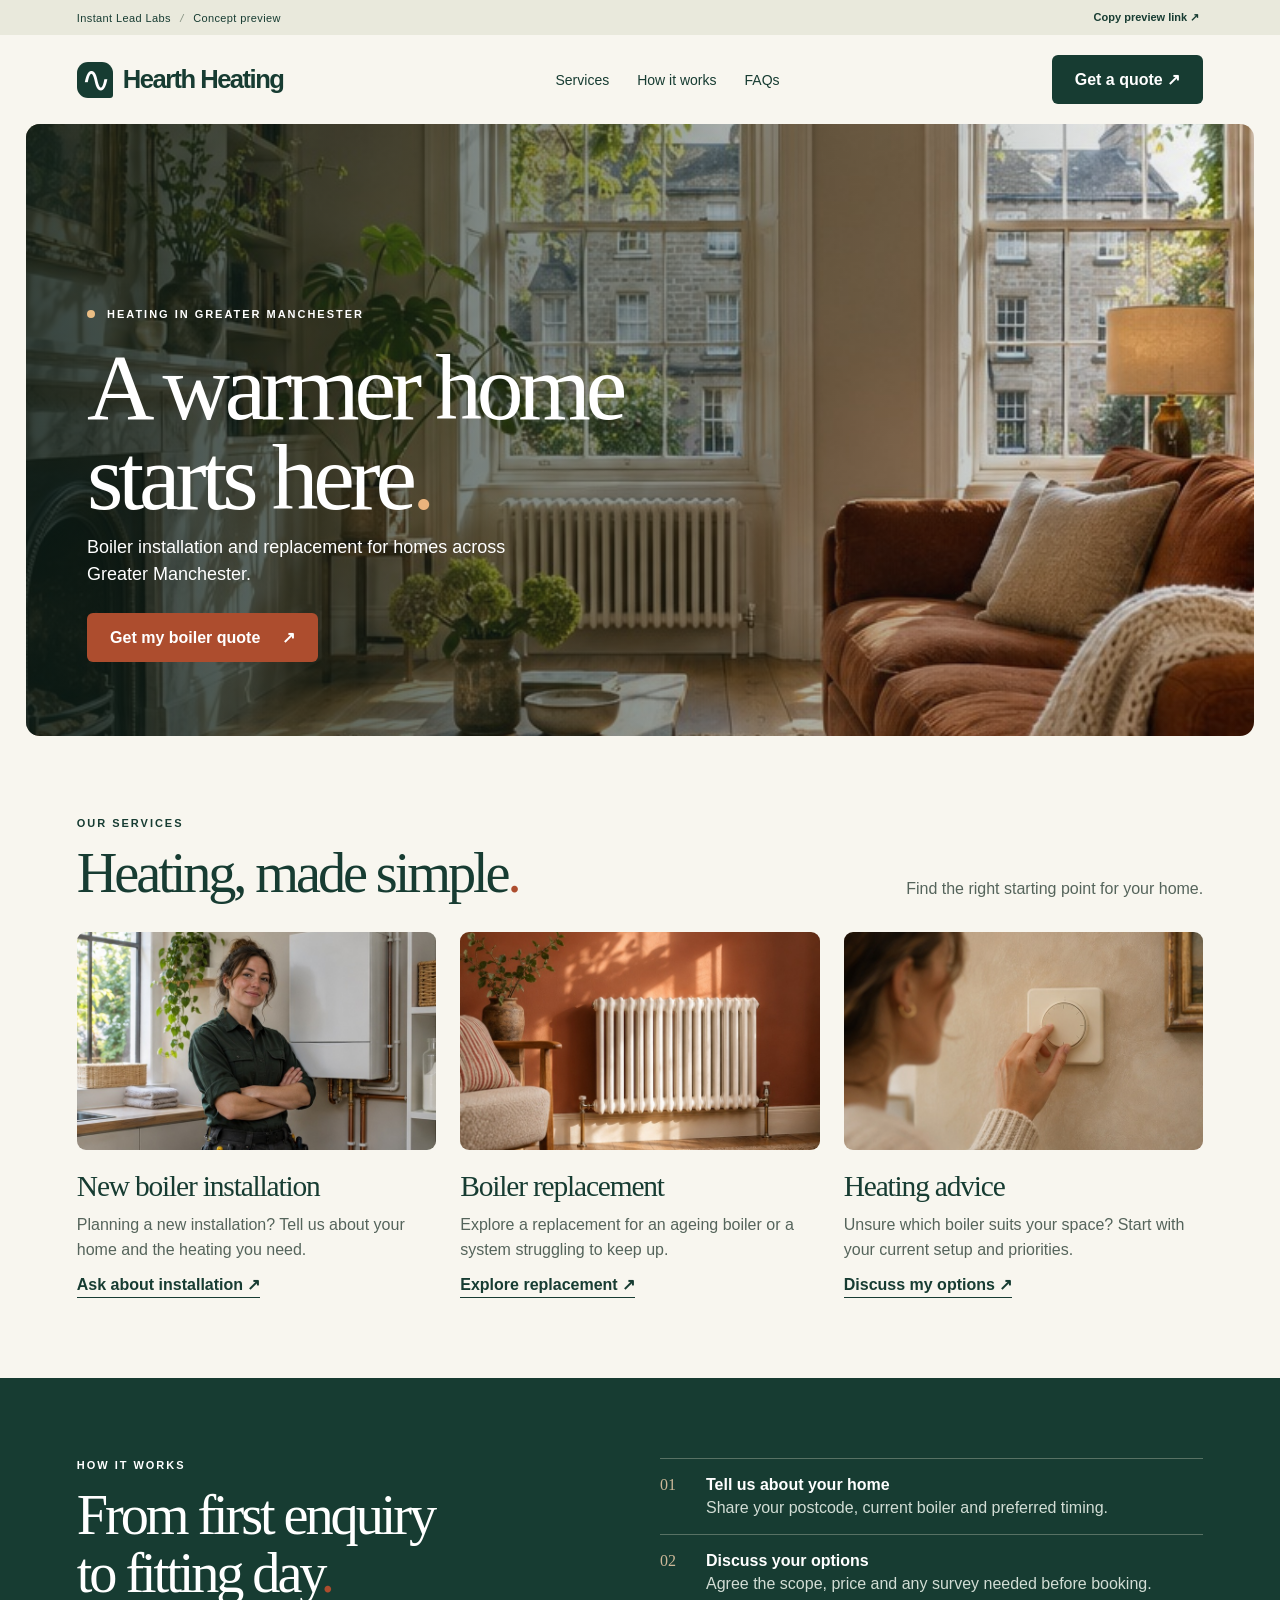
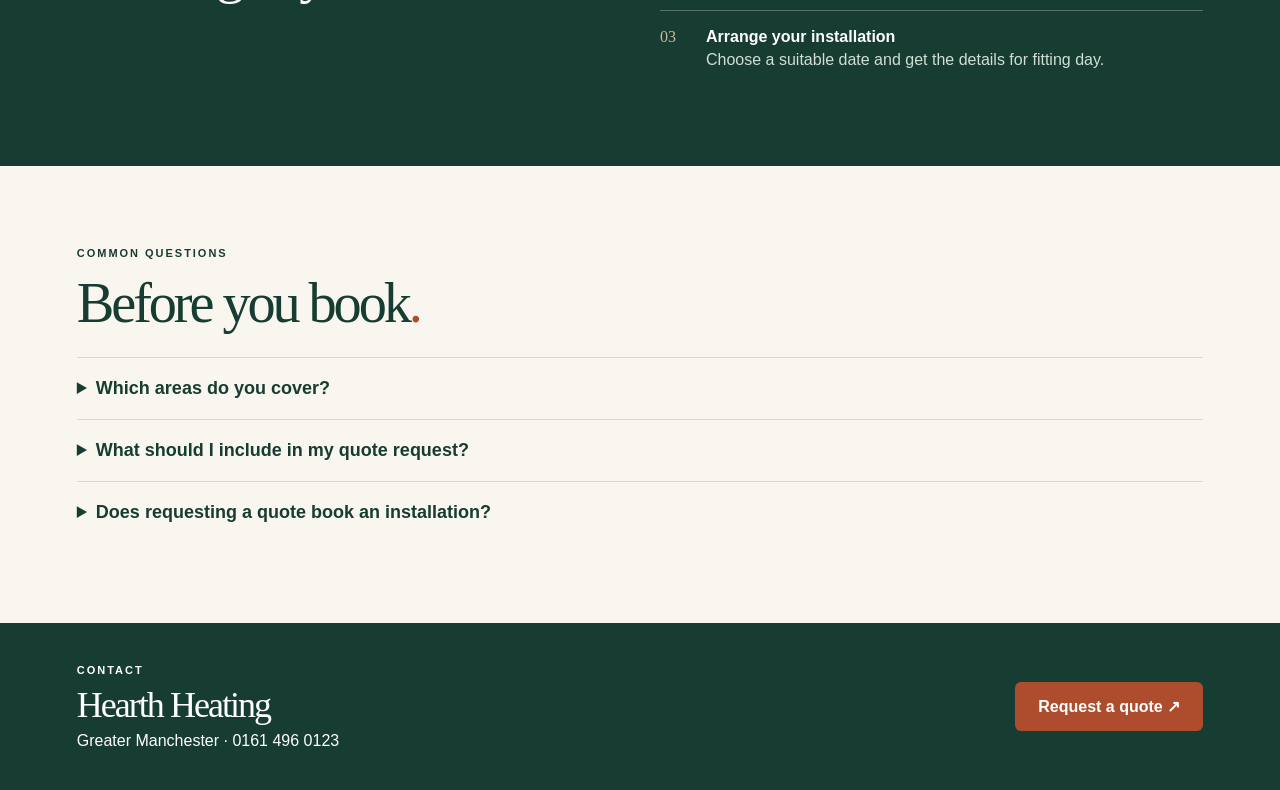
==== preview.html @ 047731fa "Build personalised UK heating website preview studio" ====
<!doctype html><html lang="en-GB"><head><meta charset="utf-8"><meta name="viewport" content="width=device-width,initial-scale=1"><meta name="robots" content="noindex,nofollow"><title>Hearth Heating · Boiler installation</title><link rel="stylesheet" href="/style.css"><script type="module" src="/preview.js"></script></head><body>
<div class="concept"><span>Instant Lead Labs <i>/</i> Concept preview</span><button id="copy">Copy preview link ↗</button></div>
<header class="sitehead"><a href="#home" class="wordmark"><span class="mark" id="mark">∿</span><img id="logo" hidden alt=""><span data-name>Hearth Heating</span></a><nav><a href="#services">Services</a><a href="#process">How it works</a><a href="#questions">FAQs</a></nav><button class="btn dark" data-quote>Get a quote ↗</button></header>
<main id="home"><section class="hero"><img src="/assets/home.jpg" alt="Sunlight falling across a warm British living room"><div class="hcopy"><p class="eyebrow"><span class="dot"></span> HEATING IN <span data-area>Greater Manchester</span></p><h1>A warmer home<br>starts here<span>.</span></h1><p id="pitch">Boiler installation and replacement for homes across <span data-area>Greater Manchester</span>.</p><button class="btn" data-quote>Get my boiler quote <b>↗</b></button></div></section>
<section class="services wrap" id="services"><p class="eyebrow">OUR SERVICES</p><div class="titleline"><h2>Heating, made simple<span>.</span></h2><p>Find the right starting point for your home.</p></div><div class="cards">
<article><img src="/assets/engineer.jpg" alt="Heating engineer beside a wall-mounted boiler" loading="lazy"><h3>New boiler installation</h3><p>Planning a new installation? Tell us about your home and the heating you need.</p><button data-quote="New installation">Ask about installation ↗</button></article>
<article><img src="/assets/radiator.jpg" alt="White column radiator against a warm terracotta wall" loading="lazy"><h3>Boiler replacement</h3><p>Explore a replacement for an ageing boiler or a system struggling to keep up.</p><button data-quote="Boiler replacement">Explore replacement ↗</button></article>
<article><img src="/assets/control.jpg" alt="Homeowner adjusting a wall thermostat" loading="lazy"><h3>Heating advice</h3><p>Unsure which boiler suits your space? Start with your current setup and priorities.</p><button data-quote="Advice">Discuss my options ↗</button></article></div></section>
<section class="process" id="process"><div class="wrap processgrid"><div><p class="eyebrow">HOW IT WORKS</p><h2>From first enquiry<br>to fitting day<span>.</span></h2></div><ol><li><strong>Tell us about your home</strong><p>Share your postcode, current boiler and preferred timing.</p></li><li><strong>Discuss your options</strong><p>Agree the scope, price and any survey needed before booking.</p></li><li><strong>Arrange your installation</strong><p>Choose a suitable date and get the details for fitting day.</p></li></ol></div></section>
<section class="wrap faqs" id="questions"><p class="eyebrow">COMMON QUESTIONS</p><h2>Before you book<span>.</span></h2><details><summary>Which areas do you cover?</summary><p>Our service area is <span data-area></span>. Include your postcode so coverage can be confirmed.</p></details><details><summary>What should I include in my quote request?</summary><p>Your postcode, the type of work, and when you would like it done. You can discuss boiler details during the follow-up.</p></details><details><summary>Does requesting a quote book an installation?</summary><p>A quote request starts a conversation. The installation date and price are agreed separately.</p></details></section>
</main><footer><div><p class="eyebrow">CONTACT</p><h2 data-name></h2><span data-area></span> · <span id="phone"></span></div><button class="btn" data-quote>Request a quote ↗</button></footer>
<dialog id="quote"><form id="quoteform"><button class="close" type="button" aria-label="Close">×</button><p class="eyebrow">DEMO QUOTE REQUEST</p><h2>Tell us about your home<span>.</span></h2><label>Type of work<select name="service"><option>New installation</option><option>Boiler replacement</option><option>Advice</option></select></label><label>UK postcode<input name="postcode" required maxlength="10" pattern="[A-Za-z0-9 ]{5,9}" placeholder="e.g. M1 1AA"></label><label>Preferred timing<select><option>As soon as possible</option><option>Within a month</option><option>Planning ahead</option></select></label><label>Contact number<input type="tel" required pattern="[+0-9 ()-]{7,24}" placeholder="Use a sample number"></label><small>This preview demonstrates the form. Details stay in your browser.</small><button class="btn">Try quote request ↗</button></form><div id="success" hidden><p class="eyebrow">DEMO COMPLETE</p><h2>Request previewed<span>.</span></h2><p>On the live site this request would reach the installer. No enquiry has been sent.</p><button class="btn closeok">Back to website</button></div></dialog></body></html>
---- style.css ----
:root{--ink:#173c32;--paper:#f8f6ef;--accent:#ad4d2e;--buttontext:white;--line:#d8d8cb;font-family:"Avenir Next",Avenir,"Segoe UI",sans-serif;color:var(--ink);background:var(--paper);scroll-behavior:smooth}*{box-sizing:border-box}body{margin:0}a{color:inherit;text-decoration:none}button,input,select{font:inherit}button,summary{cursor:pointer}button{color:inherit}a:focus-visible,button:focus-visible,summary:focus-visible{outline:3px solid #ec9963;outline-offset:4px}h1,h2,h3,p{margin:0}h1,h2,h3{letter-spacing:-.055em;line-height:1.03}h1,h2{font-family:Georgia,"Times New Roman",serif;font-weight:normal}h1 span,h2 span{color:var(--accent)}.eyebrow{font:650 11px/1.45 "Avenir Next",sans-serif;letter-spacing:.18em;text-transform:uppercase}.btn{border:0;display:inline-flex;align-items:center;justify-content:center;gap:22px;padding:15px 23px;border-radius:6px;font-weight:650;background:var(--accent);color:var(--buttontext)}.btn:hover{filter:brightness(.92)}.btn.dark,.mark{background:var(--ink);color:white}.wordmark{display:flex;align-items:center;gap:10px;font-size:clamp(17px,2vw,27px);font-weight:680;letter-spacing:-.06em;overflow-wrap:anywhere}.mark{display:inline-grid;place-items:center;width:36px;height:36px;border-radius:11px 11px 3px 11px;font:36px/1 Georgia;flex-shrink:0}.sitehead,.studiohead,.concept,footer{display:flex;align-items:center;justify-content:space-between;padding:20px 6vw;gap:20px}.sitehead nav{display:flex;gap:28px;font-size:14px}.wordmark img{object-fit:contain;width:42px;height:42px}.concept{padding-block:7px;background:#e9e9dc;font-size:11px;letter-spacing:.035em}.concept i{margin:0 6px;color:#838f80}.concept button,.cards button{border:0;background:none;font-weight:650;padding:4px}.hero{margin:0 2vw;min-height:clamp(490px,68vh,730px);display:grid;position:relative;isolation:isolate;border-radius:14px;overflow:hidden;align-items:end;color:white}.hero>img,.sample>img{position:absolute;inset:0;width:100%;height:100%;object-fit:cover;z-index:-2}.hero:before,.sample:before{content:"";position:absolute;inset:0;background:linear-gradient(84deg,rgba(12,28,22,.85),rgba(12,28,22,.4) 55%,transparent);z-index:-1}.hcopy{padding:6% 5%}.hcopy h1{font-size:clamp(62px,7.3vw,118px);margin:20px 0 12px;line-height:.96}.hcopy h1 span{color:#eab37d}.hcopy>p:not(.eyebrow){max-width:460px;font-size:18px;line-height:1.5;margin-bottom:25px}.dot{display:inline-block;width:8px;height:8px;border-radius:50%;background:#eabd84;margin-right:7px}.wrap{max-width:1500px;padding:80px 6vw;margin:auto}h2{font-size:clamp(40px,4.4vw,70px)}.titleline{display:flex;align-items:end;justify-content:space-between;gap:20px;margin:12px 0 30px}.titleline p,.cards p,.intro>p:last-child,.batch p,.faqs details p{color:#55645b;line-height:1.6}.cards{display:grid;grid-template-columns:repeat(3,1fr);gap:24px}.cards img{width:100%;aspect-ratio:1.65;object-fit:cover;border-radius:9px}.cards h3{font:normal clamp(23px,2.3vw,36px)/1.12 Georgia;margin:16px 0 9px;letter-spacing:-.04em}.cards button{margin-top:12px;padding:0 0 3px;border-bottom:1px solid}.process,footer{background:var(--ink);color:#fff}.processgrid{display:grid;grid-template-columns:1fr 1fr;gap:40px}.process h2,.faqs h2{margin:12px 0 25px}.process ol{margin:0;padding:0;list-style:none;counter-reset:s}.process li{counter-increment:s;padding:17px 0 17px 46px;border-top:1px solid #587164;position:relative}.process li:before{content:"0" counter(s);position:absolute;left:0;color:#cdb899;font-family:Georgia}.process li p{color:#d2ddd5;margin-top:5px}.faqs details{border-top:1px solid var(--line);padding:20px 0}.faqs summary{font-size:18px;font-weight:600}.faqs details p{margin-top:12px}footer{padding-block:40px}footer h2{font-size:36px;margin:8px 0}.studiohead{border-bottom:1px solid var(--line)}.studiohead>span{font-size:13px}.workbench{margin:auto;max-width:1320px;padding:55px 6vw 75px}.intro h1{font-size:clamp(55px,6vw,90px);margin:10px 0}.workspace{display:grid;grid-template-columns:1.12fr 1fr;gap:30px;margin-top:34px;align-items:start}.panel,dialog{border:1px solid var(--line);background:#fffdf8;border-radius:14px;padding:30px}.panel h2,dialog h2{font-size:35px}.panel label,dialog label{display:block;font-weight:600;font-size:13px;margin:17px 0}.panel label small{float:right;font-weight:400}.pair,.brandrow{display:flex;gap:16px}.pair>*{width:50%}.brandrow{align-items:center}.brandrow small,small{color:#627065}.panel input,dialog input,select{display:block;width:100%;min-width:0;margin-top:7px;border:1px solid #bfc7bd;border-radius:6px;background:#fff;padding:11px;color:var(--ink)}.panel input[type=color]{width:64px;height:38px;padding:3px}.sample{min-height:320px;position:relative;isolation:isolate;overflow:hidden;display:flex;align-items:end;border-radius:14px;color:white;padding:30px}.sample h2{margin:8px 0 14px}.batch{margin-top:18px}.batch summary{display:flex;justify-content:space-between;font-weight:650}.batch p,.batch a{margin:10px 0}.batch a{text-decoration:underline}dialog{width:min(94vw,460px);color:var(--ink);max-height:90dvh}dialog::backdrop{background:#12281fcc}.close{float:right;background:transparent;border:0;font-size:25px}.closeok,dialog .btn{margin-top:16px}dialog h2{margin-top:10px}#success p{margin-top:16px}[hidden]{display:none!important}@media(max-width:760px){.sitehead nav{display:none}.sitehead,.studiohead{padding:14px 5vw}.sitehead .btn{font-size:13px;padding:11px 14px;white-space:nowrap}.hero{min-height:510px;margin:0 12px}.hero:before{background:linear-gradient(0deg,#10271fea,rgba(15,31,23,.5) 65%,transparent)}.hcopy{padding:28px 22px}.hcopy h1{font-size:clamp(52px,12vw,78px)}.titleline,footer{align-items:start;flex-direction:column}.wrap{padding:52px 6vw}.cards,.workspace,.processgrid{grid-template-columns:1fr}.cards{gap:32px}.workbench{padding:32px 5vw}.workspace{gap:18px}.panel{padding:22px}.sample{min-height:240px}.pair{display:block}.pair>*{width:100%}.concept{padding-inline:5vw}.processgrid{gap:6px}.titleline{align-items:start}.brandrow{gap:12px}.hero>img{object-position:60% center}}@media(prefers-reduced-motion:reduce){:root{scroll-behavior:auto}}
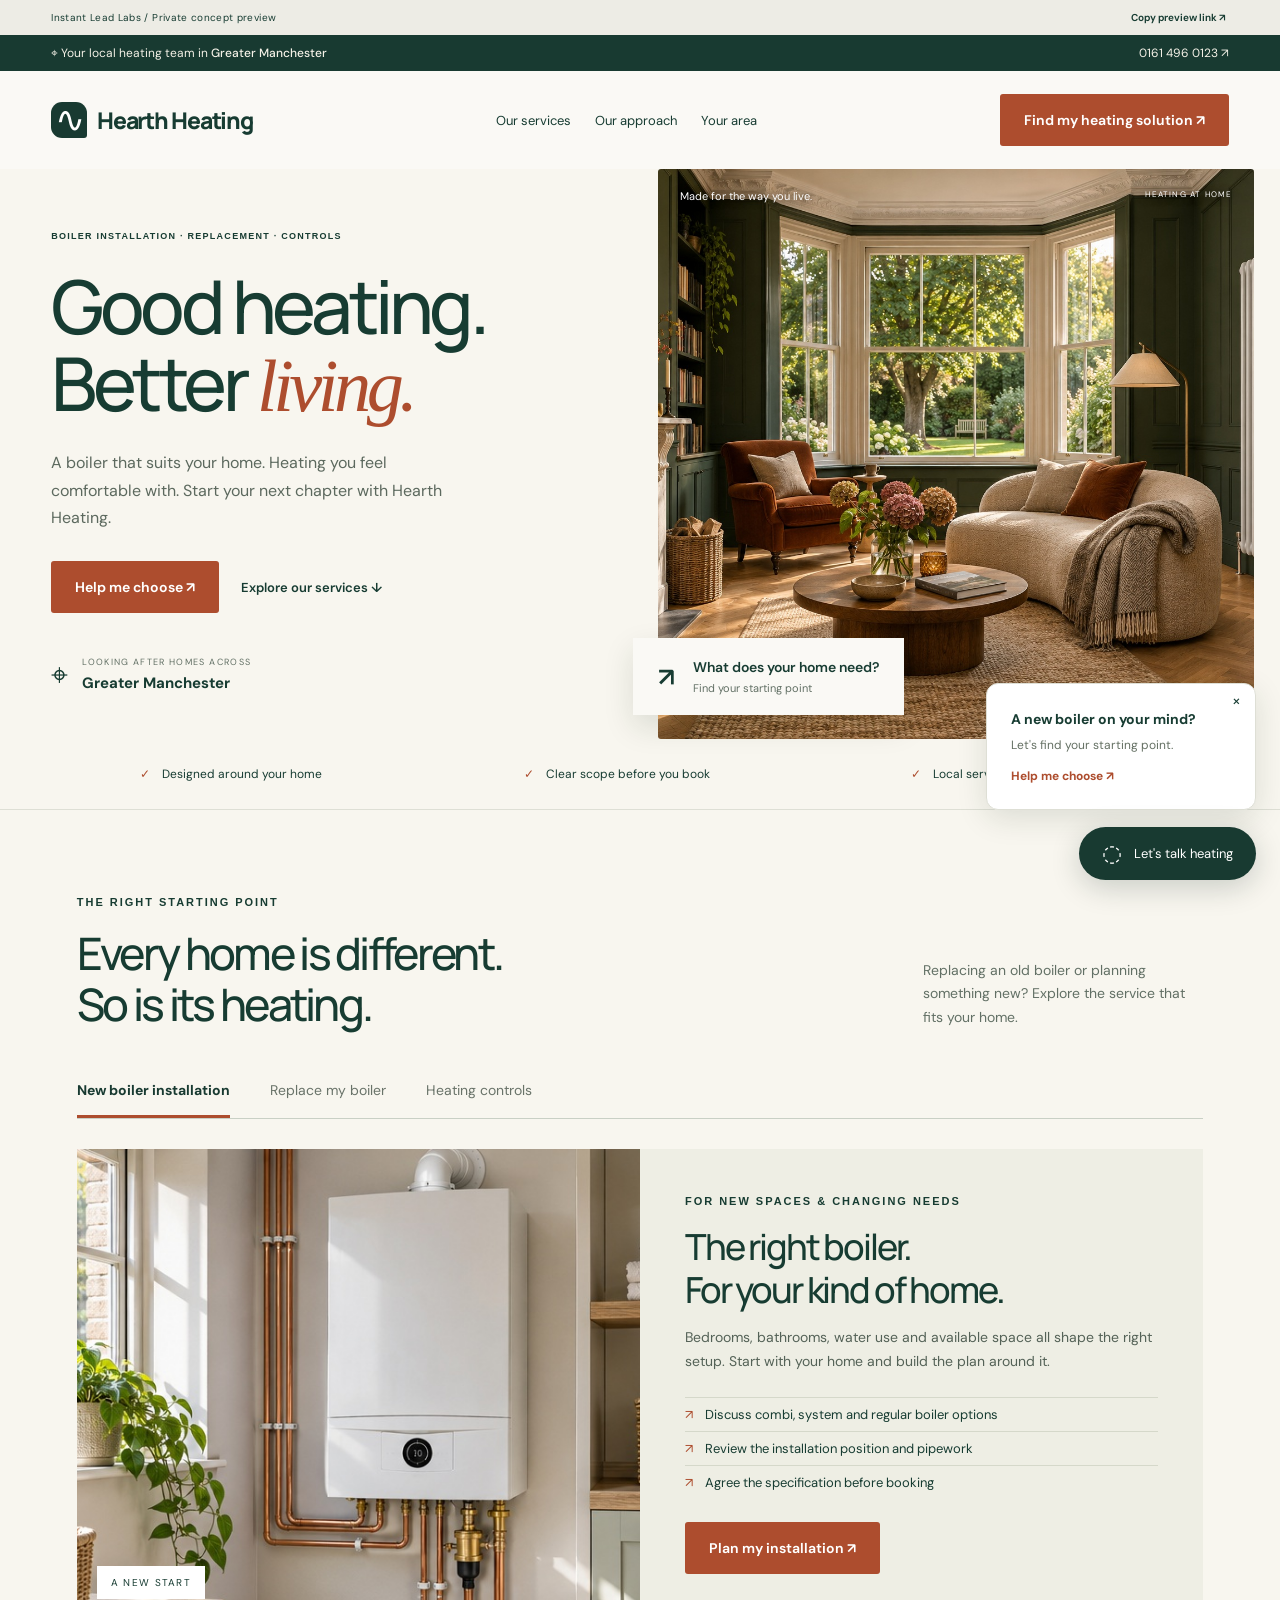
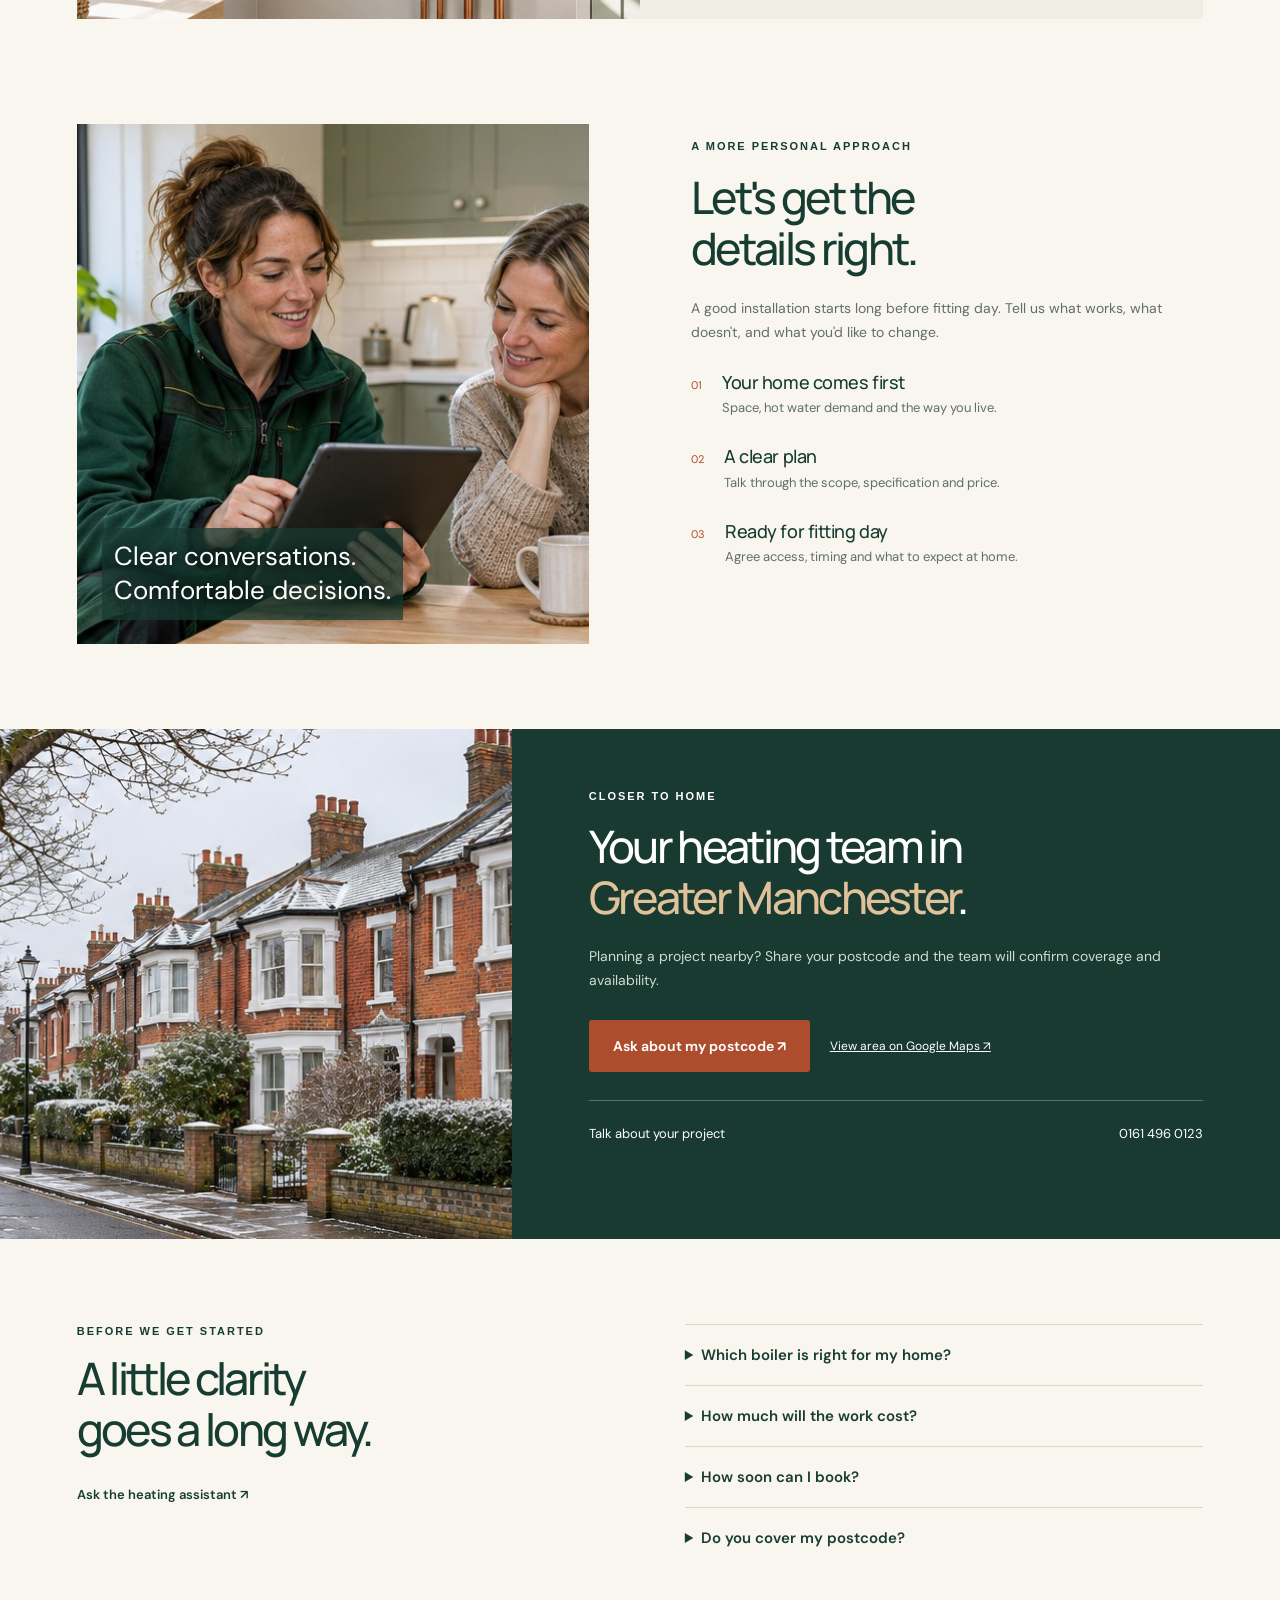
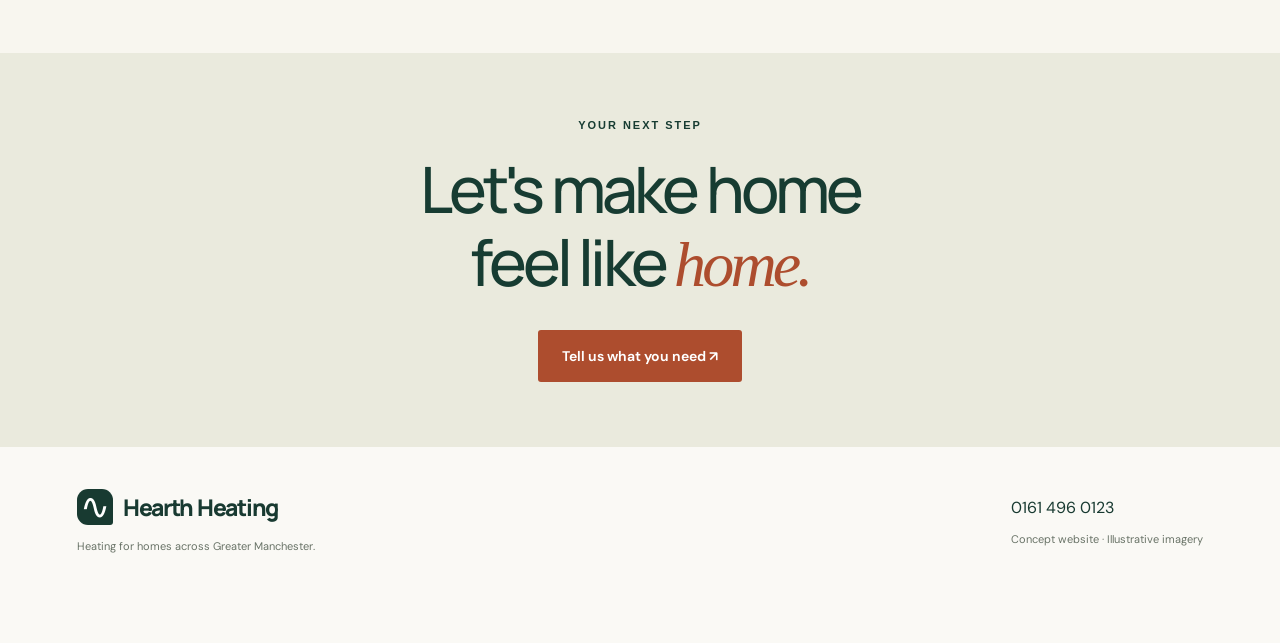
==== commit bd5d33cc: "Redesign heating preview with service explorer, location and WhatsApp assistant" ====
--- a/preview.html
+++ b/preview.html
@@ -1,12 +1,74 @@
-<!doctype html><html lang="en-GB"><head><meta charset="utf-8"><meta name="viewport" content="width=device-width,initial-scale=1"><meta name="robots" content="noindex,nofollow"><title>Hearth Heating · Boiler installation</title><link rel="stylesheet" href="/style.css"><script type="module" src="/preview.js"></script></head><body>
-<div class="concept"><span>Instant Lead Labs <i>/</i> Concept preview</span><button id="copy">Copy preview link ↗</button></div>
-<header class="sitehead"><a href="#home" class="wordmark"><span class="mark" id="mark">∿</span><img id="logo" hidden alt=""><span data-name>Hearth Heating</span></a><nav><a href="#services">Services</a><a href="#process">How it works</a><a href="#questions">FAQs</a></nav><button class="btn dark" data-quote>Get a quote ↗</button></header>
-<main id="home"><section class="hero"><img src="/assets/home.jpg" alt="Sunlight falling across a warm British living room"><div class="hcopy"><p class="eyebrow"><span class="dot"></span> HEATING IN <span data-area>Greater Manchester</span></p><h1>A warmer home<br>starts here<span>.</span></h1><p id="pitch">Boiler installation and replacement for homes across <span data-area>Greater Manchester</span>.</p><button class="btn" data-quote>Get my boiler quote <b>↗</b></button></div></section>
-<section class="services wrap" id="services"><p class="eyebrow">OUR SERVICES</p><div class="titleline"><h2>Heating, made simple<span>.</span></h2><p>Find the right starting point for your home.</p></div><div class="cards">
-<article><img src="/assets/engineer.jpg" alt="Heating engineer beside a wall-mounted boiler" loading="lazy"><h3>New boiler installation</h3><p>Planning a new installation? Tell us about your home and the heating you need.</p><button data-quote="New installation">Ask about installation ↗</button></article>
-<article><img src="/assets/radiator.jpg" alt="White column radiator against a warm terracotta wall" loading="lazy"><h3>Boiler replacement</h3><p>Explore a replacement for an ageing boiler or a system struggling to keep up.</p><button data-quote="Boiler replacement">Explore replacement ↗</button></article>
-<article><img src="/assets/control.jpg" alt="Homeowner adjusting a wall thermostat" loading="lazy"><h3>Heating advice</h3><p>Unsure which boiler suits your space? Start with your current setup and priorities.</p><button data-quote="Advice">Discuss my options ↗</button></article></div></section>
-<section class="process" id="process"><div class="wrap processgrid"><div><p class="eyebrow">HOW IT WORKS</p><h2>From first enquiry<br>to fitting day<span>.</span></h2></div><ol><li><strong>Tell us about your home</strong><p>Share your postcode, current boiler and preferred timing.</p></li><li><strong>Discuss your options</strong><p>Agree the scope, price and any survey needed before booking.</p></li><li><strong>Arrange your installation</strong><p>Choose a suitable date and get the details for fitting day.</p></li></ol></div></section>
-<section class="wrap faqs" id="questions"><p class="eyebrow">COMMON QUESTIONS</p><h2>Before you book<span>.</span></h2><details><summary>Which areas do you cover?</summary><p>Our service area is <span data-area></span>. Include your postcode so coverage can be confirmed.</p></details><details><summary>What should I include in my quote request?</summary><p>Your postcode, the type of work, and when you would like it done. You can discuss boiler details during the follow-up.</p></details><details><summary>Does requesting a quote book an installation?</summary><p>A quote request starts a conversation. The installation date and price are agreed separately.</p></details></section>
-</main><footer><div><p class="eyebrow">CONTACT</p><h2 data-name></h2><span data-area></span> · <span id="phone"></span></div><button class="btn" data-quote>Request a quote ↗</button></footer>
-<dialog id="quote"><form id="quoteform"><button class="close" type="button" aria-label="Close">×</button><p class="eyebrow">DEMO QUOTE REQUEST</p><h2>Tell us about your home<span>.</span></h2><label>Type of work<select name="service"><option>New installation</option><option>Boiler replacement</option><option>Advice</option></select></label><label>UK postcode<input name="postcode" required maxlength="10" pattern="[A-Za-z0-9 ]{5,9}" placeholder="e.g. M1 1AA"></label><label>Preferred timing<select><option>As soon as possible</option><option>Within a month</option><option>Planning ahead</option></select></label><label>Contact number<input type="tel" required pattern="[+0-9 ()-]{7,24}" placeholder="Use a sample number"></label><small>This preview demonstrates the form. Details stay in your browser.</small><button class="btn">Try quote request ↗</button></form><div id="success" hidden><p class="eyebrow">DEMO COMPLETE</p><h2>Request previewed<span>.</span></h2><p>On the live site this request would reach the installer. No enquiry has been sent.</p><button class="btn closeok">Back to website</button></div></dialog></body></html>
+<!doctype html>
+<html lang="en-GB">
+<head>
+  <meta charset="utf-8">
+  <meta name="viewport" content="width=device-width,initial-scale=1">
+  <meta name="robots" content="noindex,nofollow">
+  <meta name="theme-color" content="#183b32">
+  <title>Hearth Heating · Local heating specialists</title>
+  <link rel="preconnect" href="https://fonts.googleapis.com">
+  <link rel="stylesheet" href="https://fonts.googleapis.com/css2?family=DM+Sans:wght@400;500;600;700&family=Manrope:wght@400;500;600;700;800&display=swap">
+  <link rel="stylesheet" href="/style.css">
+  <link rel="stylesheet" href="/premium.css">
+  <script type="module" src="/preview.js"></script>
+</head>
+<body class="premium">
+  <div class="concept"><span>Instant Lead Labs / Private concept preview</span><button id="copy">Copy preview link ↗</button></div>
+  <div class="localbar"><span>⌖ Your local heating team in <strong data-area></strong></span><a data-call><span data-phone></span> ↗</a></div>
+  <header class="sitehead">
+    <a href="#home" class="wordmark"><span class="mark" id="mark">∿</span><img id="logo" hidden alt=""><span data-name></span></a>
+    <nav><a href="#services">Our services</a><a href="#approach">Our approach</a><a href="#location">Your area</a></nav>
+    <button class="btn" data-start>Find my heating solution ↗</button>
+  </header>
+  <main id="home">
+    <section class="editorial-hero">
+      <div class="hero-copy">
+        <p class="eyebrow">BOILER INSTALLATION · REPLACEMENT · CONTROLS</p>
+        <h1>Good heating.<br>Better <em>living.</em></h1>
+        <p class="hero-description" id="pitch">A boiler that suits your home. Heating you feel comfortable with. Start your next chapter with <span data-name></span>.</p>
+        <div class="hero-actions"><button class="btn" data-start>Help me choose ↗</button><a href="#services" class="textlink">Explore our services ↓</a></div>
+        <div class="hero-location"><span class="location-icon">⌖</span><div><small>LOOKING AFTER HOMES ACROSS</small><strong data-area></strong></div></div>
+      </div>
+      <div class="hero-visual">
+        <img src="/assets/hero-premium.jpg" alt="Sunlit British living room with green panelling and a tall column radiator" fetchpriority="high">
+        <div class="image-caption"><span>Made for the way you live.</span><span>HEATING AT HOME</span></div>
+        <button class="floating-question" data-start><span class="question-icon">↗</span><span>What does your home need?<small>Find your starting point</small></span></button>
+      </div>
+    </section>
+    <div class="benefit-strip"><span>Designed around your home</span><span>Clear scope before you book</span><span>Local service in <b data-area></b></span></div>
+    <section class="wrap service-section" id="services">
+      <div class="section-intro"><div><p class="eyebrow">THE RIGHT STARTING POINT</p><h2>Every home is different.<br>So is its heating.</h2></div><p>Replacing an old boiler or planning something new? Explore the service that fits your home.</p></div>
+      <div class="service-tabs" role="tablist" aria-label="Heating services">
+        <button role="tab" aria-selected="true" id="tab-install" aria-controls="service-panel" data-service="New installation">New boiler installation</button>
+        <button role="tab" aria-selected="false" id="tab-replace" aria-controls="service-panel" data-service="Boiler replacement">Replace my boiler</button>
+        <button role="tab" aria-selected="false" id="tab-controls" aria-controls="service-panel" data-service="Heating controls">Heating controls</button>
+      </div>
+      <div class="service-feature" role="tabpanel" id="service-panel" aria-labelledby="tab-install">
+        <div class="service-image"><img id="service-image" src="/assets/boiler-premium.jpg" alt="White combi boiler with neat copper pipework" loading="lazy"><span id="service-tag">A NEW START</span></div>
+        <div class="service-copy"><p class="eyebrow" id="service-kicker">FOR NEW SPACES & CHANGING NEEDS</p><h3 id="service-title">The right boiler.<br>For your kind of home.</h3><p id="service-description">Bedrooms, bathrooms, water use and available space all shape the right setup. Start with your home and build the plan around it.</p><ul id="service-points"><li>Discuss combi, system and regular boiler options</li><li>Review the installation position and pipework</li><li>Agree the specification before booking</li></ul><button class="btn" id="service-cta">Plan my installation ↗</button></div>
+      </div>
+    </section>
+    <section class="approach wrap" id="approach">
+      <div class="approach-photo"><img src="/assets/team-premium.jpg" alt="Heating engineer and homeowner reviewing a tablet in a kitchen" loading="lazy"><p>Clear conversations.<br>Comfortable decisions.</p></div>
+      <div class="approach-copy"><p class="eyebrow">A MORE PERSONAL APPROACH</p><h2>Let's get the<br>details right.</h2><p>A good installation starts long before fitting day. Tell us what works, what doesn't, and what you'd like to change.</p><div class="detail-row"><span>01</span><div><h3>Your home comes first</h3><p>Space, hot water demand and the way you live.</p></div></div><div class="detail-row"><span>02</span><div><h3>A clear plan</h3><p>Talk through the scope, specification and price.</p></div></div><div class="detail-row"><span>03</span><div><h3>Ready for fitting day</h3><p>Agree access, timing and what to expect at home.</p></div></div></div>
+    </section>
+    <section class="location-section" id="location"><div class="location-photo"><img src="/assets/street-premium.jpg" alt="Traditional British brick homes on a residential street" loading="lazy"></div><div class="location-copy"><p class="eyebrow">CLOSER TO HOME</p><h2>Your heating team in<br><span data-area></span>.</h2><p>Planning a project nearby? Share your postcode and the team will confirm coverage and availability.</p><p class="address-line" id="address-line" hidden></p><div class="location-actions"><button class="btn" data-location>Ask about my postcode ↗</button><a id="map-link" target="_blank" rel="noopener noreferrer">View area on Google Maps ↗</a></div><div class="contact-line"><span>Talk about your project</span><a data-call data-phone></a></div></div></section>
+    <section class="wrap faqs"><div><p class="eyebrow">BEFORE WE GET STARTED</p><h2>A little clarity<br>goes a long way.</h2><button class="textlink" data-start>Ask the heating assistant ↗</button></div><div>
+      <details><summary>Which boiler is right for my home?</summary><p>It depends on your space, existing system and hot water needs. Share those details with the installer to discuss suitable options.</p></details>
+      <details><summary>How much will the work cost?</summary><p>The price depends on the boiler, location and work required. Request an itemised quote for your home before agreeing to an installation.</p></details>
+      <details><summary>How soon can I book?</summary><p>Ask the team about current availability. Your preferred timing is included in the chat enquiry.</p></details>
+      <details><summary>Do you cover my postcode?</summary><p>The service area is <span data-area></span>. Use the assistant to send your postcode for confirmation.</p></details>
+    </div></section>
+    <section class="closing"><p class="eyebrow">YOUR NEXT STEP</p><h2>Let's make home<br>feel like <em>home.</em></h2><button class="btn" data-start>Tell us what you need ↗</button></section>
+  </main>
+  <footer><div><a href="#home" class="wordmark"><span class="mark">∿</span><span data-name></span></a><p>Heating for homes across <span data-area></span>.</p></div><div><a data-call data-phone></a><p>Concept website · Illustrative imagery</p></div></footer>
+  <div class="chat-nudge" id="chat-nudge"><button class="nudge-close" aria-label="Dismiss chat suggestion">×</button><strong>A new boiler on your mind?</strong><p>Let's find your starting point.</p><button data-start>Help me choose ↗</button></div>
+  <button class="chat-launch" id="chat-launch" aria-expanded="false" aria-controls="chat-panel"><span>◌</span> Let's talk heating</button>
+  <section class="chat-panel" id="chat-panel" role="dialog" aria-label="Heating assistant" hidden>
+    <header><div><strong data-name></strong><span>Heating assistant · Guided questions</span></div><button id="chat-close" aria-label="Close assistant">×</button></header>
+    <div class="chat-body" id="chat-body" aria-live="polite"></div>
+    <div class="chat-controls" id="chat-controls"></div>
+    <div class="chat-foot"><button id="chat-restart">Start again</button><span>Details stay here until you send.</span></div>
+  </section>
+</body>
+</html>
--- a/premium.css
+++ b/premium.css
@@ -0,0 +1,81 @@
+.premium{--ink:#183a31;--paper:#faf9f5;font-family:"DM Sans",sans-serif}
+.premium h1,.premium h2,.premium h3{font-family:"Manrope",sans-serif;letter-spacing:-.06em;font-weight:500}
+.premium h1{font-size:clamp(52px,5.8vw,88px);line-height:1.04}
+.premium h2{font-size:clamp(34px,3.5vw,54px);line-height:1.15}
+.premium em{font-family:Georgia,serif;font-weight:400;color:var(--accent)}
+.premium .btn{border-radius:3px;font-size:14px;padding:17px 24px}
+.premium .concept{padding:7px 4vw;font-size:10px;background:#edece5}
+.localbar{padding:10px 4vw;display:flex;justify-content:space-between;background:var(--ink);color:#f4f1e7;font-size:12px;gap:20px}
+.localbar strong{font-weight:500}.localbar a{white-space:nowrap}
+.premium .sitehead{padding:23px 4vw;background:var(--paper);gap:25px}
+.premium .wordmark{font-family:"Manrope",sans-serif;font-size:23px;font-weight:800;letter-spacing:-.055em}
+.premium .sitehead nav{gap:24px;font-size:13px;white-space:nowrap}
+.editorial-hero{display:grid;grid-template-columns:1fr 1.05fr;min-height:570px;padding:0 2vw 0 4vw;gap:3vw}
+.hero-copy{padding:50px 0 34px;display:flex;align-items:start;flex-direction:column;justify-content:center}
+.hero-copy .eyebrow{font-size:9px;letter-spacing:.14em;margin-bottom:24px}
+.hero-description{font-size:16px;line-height:1.7;max-width:420px;color:#5c695e;margin:24px 0 30px}
+.hero-actions{display:flex;align-items:center;gap:22px;flex-wrap:wrap}
+.textlink{background:transparent;border:0;font-size:13px;font-weight:600;padding:6px 0}
+.hero-location{display:flex;gap:14px;align-items:center;margin-top:42px}
+.hero-location small{font-size:9px;letter-spacing:.15em;display:block;margin-bottom:4px}
+.hero-location strong{font-size:15px}.location-icon{font-size:30px}
+.hero-visual{position:relative;min-width:0}
+.hero-visual>img{width:100%;height:100%;position:absolute;object-fit:cover;border-radius:3px}
+.image-caption{position:absolute;top:20px;left:22px;right:22px;display:flex;justify-content:space-between;color:white;text-shadow:0 1px 8px #000;font-size:11px;gap:10px}
+.image-caption span:last-child{font-size:8px;letter-spacing:.15em}
+.floating-question{position:absolute;bottom:24px;left:-25px;display:flex;gap:18px;align-items:center;border:0;background:#faf9f5;padding:20px 25px;box-shadow:0 12px 30px #142d1820;text-align:left}
+.floating-question span{font-size:14px;font-weight:600}.floating-question small{display:block;margin-top:5px;font-size:11px;font-weight:400}
+.floating-question .question-icon{font-size:26px}
+.benefit-strip{padding:27px 4vw;display:flex;justify-content:space-around;gap:25px;border-bottom:1px solid #dedfd5;font-size:12px}
+.benefit-strip span:before{content:"✓";margin-right:12px;color:var(--accent)}
+.premium .wrap{padding:85px 6vw;max-width:1500px}
+.section-intro{display:flex;justify-content:space-between;gap:35px;align-items:end;margin-bottom:35px}
+.section-intro h2{margin-top:16px}.section-intro>p{max-width:280px;line-height:1.7;font-size:14px;color:#627065}
+.service-tabs{display:flex;border-bottom:1px solid #c9d0c5;gap:40px;margin-bottom:30px}
+.service-tabs button{background:none;border:0;padding:16px 0;font-size:14px;color:#697369;border-bottom:3px solid transparent}
+.service-tabs [aria-selected=true]{border-color:var(--accent);color:var(--ink);font-weight:700}
+.service-feature{display:grid;grid-template-columns:1fr 1fr;background:#eeeee4}
+.service-image{position:relative;min-height:430px}.service-image img{width:100%;height:100%;position:absolute;object-fit:cover}
+.service-image>span{position:absolute;left:20px;bottom:20px;background:white;padding:10px 14px;font-size:10px;letter-spacing:.13em}
+.service-copy{padding:45px}.service-copy h3{font-size:36px;line-height:1.2;margin:15px 0}
+.service-copy>p:not(.eyebrow){font-size:14px;line-height:1.7;color:#546257}
+.service-copy ul{padding:0;list-style:none;margin:23px 0}.service-copy li{font-size:13px;padding:8px 0;border-top:1px solid #d5d8ca}
+.service-copy li:before{content:"↗";margin-right:12px;color:var(--accent)}
+.approach{display:grid;grid-template-columns:1fr 1fr;gap:8vw;padding-top:20px!important}
+.approach-photo{position:relative;min-height:520px}.approach-photo img{width:100%;height:100%;object-fit:cover;position:absolute}
+.approach-photo p{position:absolute;bottom:24px;left:25px;color:white;font-size:26px;line-height:1.3;text-shadow:0 1px 12px #000;background:#183a31b8;padding:12px}
+.approach-copy{padding:15px 0}.approach-copy h2{margin:16px 0 22px}.approach-copy>p:not(.eyebrow){line-height:1.75;color:#617064;font-size:14px}
+.detail-row{display:flex;gap:20px;margin-top:28px}.detail-row>span{font-size:11px;color:var(--accent);padding-top:5px}
+.detail-row h3{font-size:18px;letter-spacing:-.025em}.detail-row p{font-size:13px;line-height:1.6;color:#617064;margin-top:7px}
+.location-section{display:grid;grid-template-columns:.8fr 1.2fr;background:#183a31;color:white}
+.location-photo{position:relative;min-height:510px}.location-photo img{width:100%;height:100%;position:absolute;object-fit:cover}
+.location-copy{padding:60px 6vw}.location-copy h2{margin:15px 0 22px}.location-copy h2 span{color:#dfc19a}
+.location-copy>p:not(.eyebrow){color:#d1dbd1;line-height:1.7;font-size:14px}
+.location-actions{display:flex;gap:20px;align-items:center;flex-wrap:wrap;margin:28px 0}.location-actions>a{font-size:12px;text-decoration:underline}
+.contact-line{display:flex;justify-content:space-between;border-top:1px solid #577164;padding-top:24px;font-size:13px;gap:16px}
+.premium .faqs{display:grid;grid-template-columns:1fr 1fr;gap:7vw}
+.premium .faqs summary{font-size:15px}.premium .faqs details p{font-size:14px}
+.premium .closing{background:#eaeadd;text-align:center;padding:65px 20px}
+.closing h2{font-size:clamp(42px,5vw,74px);margin:18px 0 28px}
+.premium footer{padding:42px 6vw 90px;background:#faf9f5;color:var(--ink)}
+.premium footer p{font-size:11px;color:#697367;margin-top:14px}
+.chat-launch{position:fixed;right:24px;bottom:20px;z-index:20;border:0;background:var(--ink);color:white;box-shadow:0 7px 30px #0d241d33;padding:15px 23px;border-radius:40px;font-size:13px;display:flex;align-items:center;gap:12px}
+.chat-launch>span{font-size:23px;line-height:1}
+.chat-nudge{position:fixed;bottom:90px;right:24px;z-index:19;background:white;padding:24px;border:1px solid #dedfd5;border-radius:12px;box-shadow:0 8px 30px #192f1620;width:270px}
+.chat-nudge strong{font-size:14px}.chat-nudge p{font-size:12px;margin:8px 0;color:#647063}.chat-nudge>button:last-child{background:none;border:0;padding:7px 0 0;color:var(--accent);font-size:12px;font-weight:700}
+.nudge-close{position:absolute;right:8px;top:5px;border:0;background:none}
+.chat-panel{position:fixed;right:24px;bottom:84px;width:365px;max-height:calc(100dvh - 110px);display:flex;flex-direction:column;background:#fafbf7;z-index:22;border-radius:16px;overflow:hidden;box-shadow:0 15px 70px #102d2140;border:1px solid #d2dacf}
+.chat-panel>header{display:flex;align-items:center;justify-content:space-between;padding:20px;background:#183a31;color:white}
+.chat-panel header strong{font-size:14px;display:block;max-width:260px;overflow-wrap:anywhere}
+.chat-panel header span{display:block;font-size:10px;color:#c4d4c9;margin-top:6px}.chat-panel header button{background:none;border:0;color:white;font-size:24px}
+.chat-body{padding:20px;overflow:auto;min-height:90px;max-height:40dvh;font-size:13px;line-height:1.6}
+.bubble{border-radius:10px;padding:12px 15px;margin-bottom:10px;background:#e9eee5}.bubble.answer{margin-left:40px;background:#183a31;color:white}
+.chat-controls{padding:0 20px 18px;display:flex;flex-direction:column;gap:8px}
+.chat-controls>button{padding:12px;border:1px solid #c8d1c3;border-radius:6px;background:white;text-align:left;font-size:12px}
+.chat-controls form{display:flex;gap:7px}.chat-controls input{width:100%;min-width:0;padding:12px;border:1px solid #b7c4b2;border-radius:6px}
+.chat-controls form button{background:var(--ink);border:0;color:white;border-radius:6px;padding:10px}
+.chat-controls a{text-align:center}.chat-controls small{font-size:11px;line-height:1.5}
+.chat-foot{border-top:1px solid #dce2d7;padding:12px 20px;display:flex;justify-content:space-between;gap:6px;align-items:center}
+.chat-foot button{border:0;background:none;text-decoration:underline;font-size:10px}.chat-foot span{font-size:9px;color:#647063}
+@media(max-width:1000px){.premium .sitehead nav{display:none}.service-copy{padding:28px}.service-copy h3{font-size:28px}.editorial-hero{min-height:530px}.hero-copy h1{font-size:60px}.hero-actions{gap:14px}.benefit-strip{font-size:11px}}
+@media(max-width:700px){.premium .sitehead{padding:18px 5vw}.premium .wordmark{font-size:18px;max-width:65%}.premium .sitehead>.btn{font-size:0;padding:10px}.premium .sitehead>.btn:after{content:"Get a quote ↗";font-size:12px}.localbar{font-size:10px}.localbar a{display:none}.editorial-hero{grid-template-columns:1fr;padding:0 5vw;gap:0}.hero-copy{padding:28px 0}.hero-copy h1{font-size:clamp(52px,12vw,75px)}.hero-copy .eyebrow{font-size:8px;margin-bottom:18px}.hero-description{margin:20px 0;font-size:14px}.hero-location{margin-top:25px}.hero-visual{height:360px}.floating-question{left:15px;bottom:16px;padding:16px 20px}.image-caption{left:15px;right:15px}.benefit-strip{justify-content:start;overflow:auto;padding:23px 5vw;gap:22px}.benefit-strip span{white-space:nowrap}.premium .wrap{padding:50px 5vw}.section-intro{display:block}.section-intro>p{margin-top:20px;max-width:none}.service-tabs{gap:18px;overflow:auto}.service-tabs button{white-space:nowrap;font-size:12px}.service-feature,.approach,.location-section,.premium .faqs{grid-template-columns:1fr}.service-image{min-height:280px}.service-copy{padding:28px 24px}.approach{gap:25px}.approach-photo{min-height:370px}.location-photo{min-height:270px}.location-copy{padding:35px 6vw}.location-copy h2{font-size:34px}.premium .faqs{gap:25px}.premium footer{padding-bottom:90px}.chat-panel{right:12px;bottom:82px;width:calc(100% - 24px);max-width:365px}.chat-launch{right:15px;bottom:16px}.chat-nudge{right:15px;width:250px}.contact-line{flex-direction:column}}
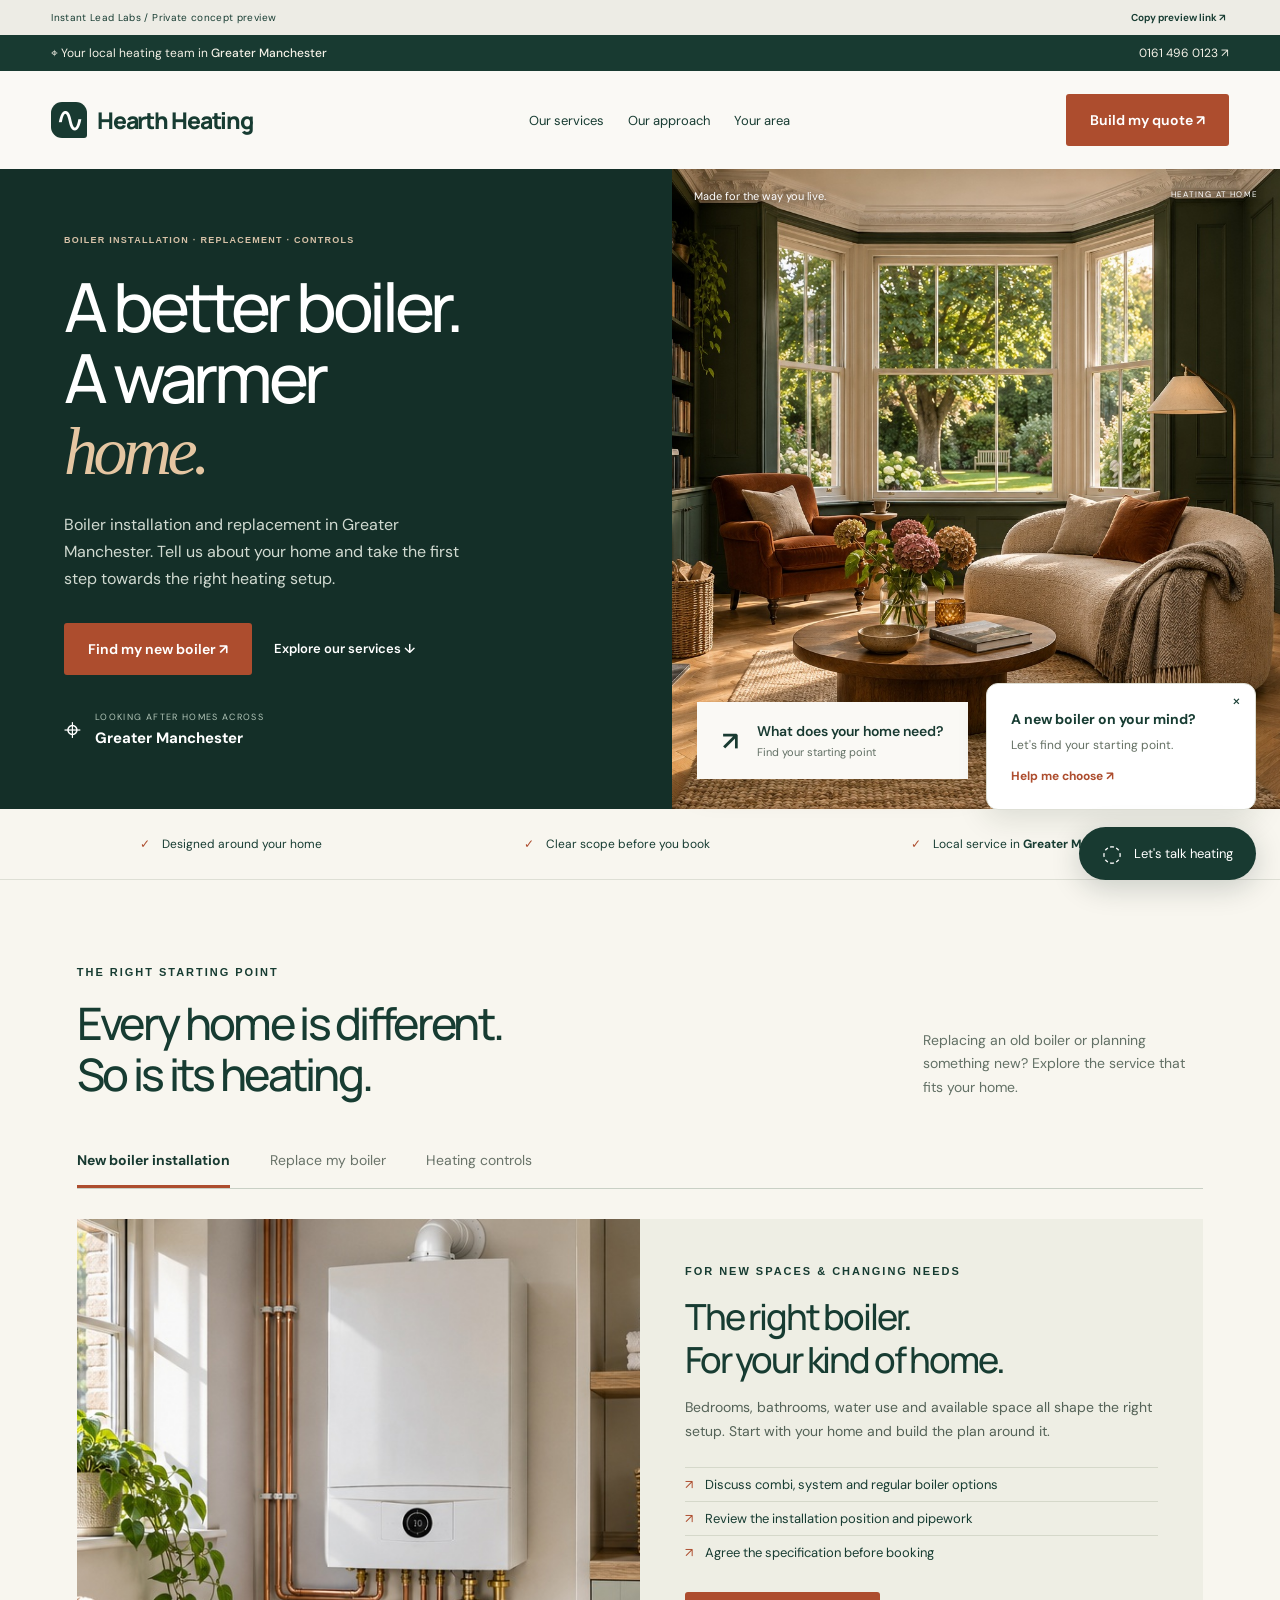
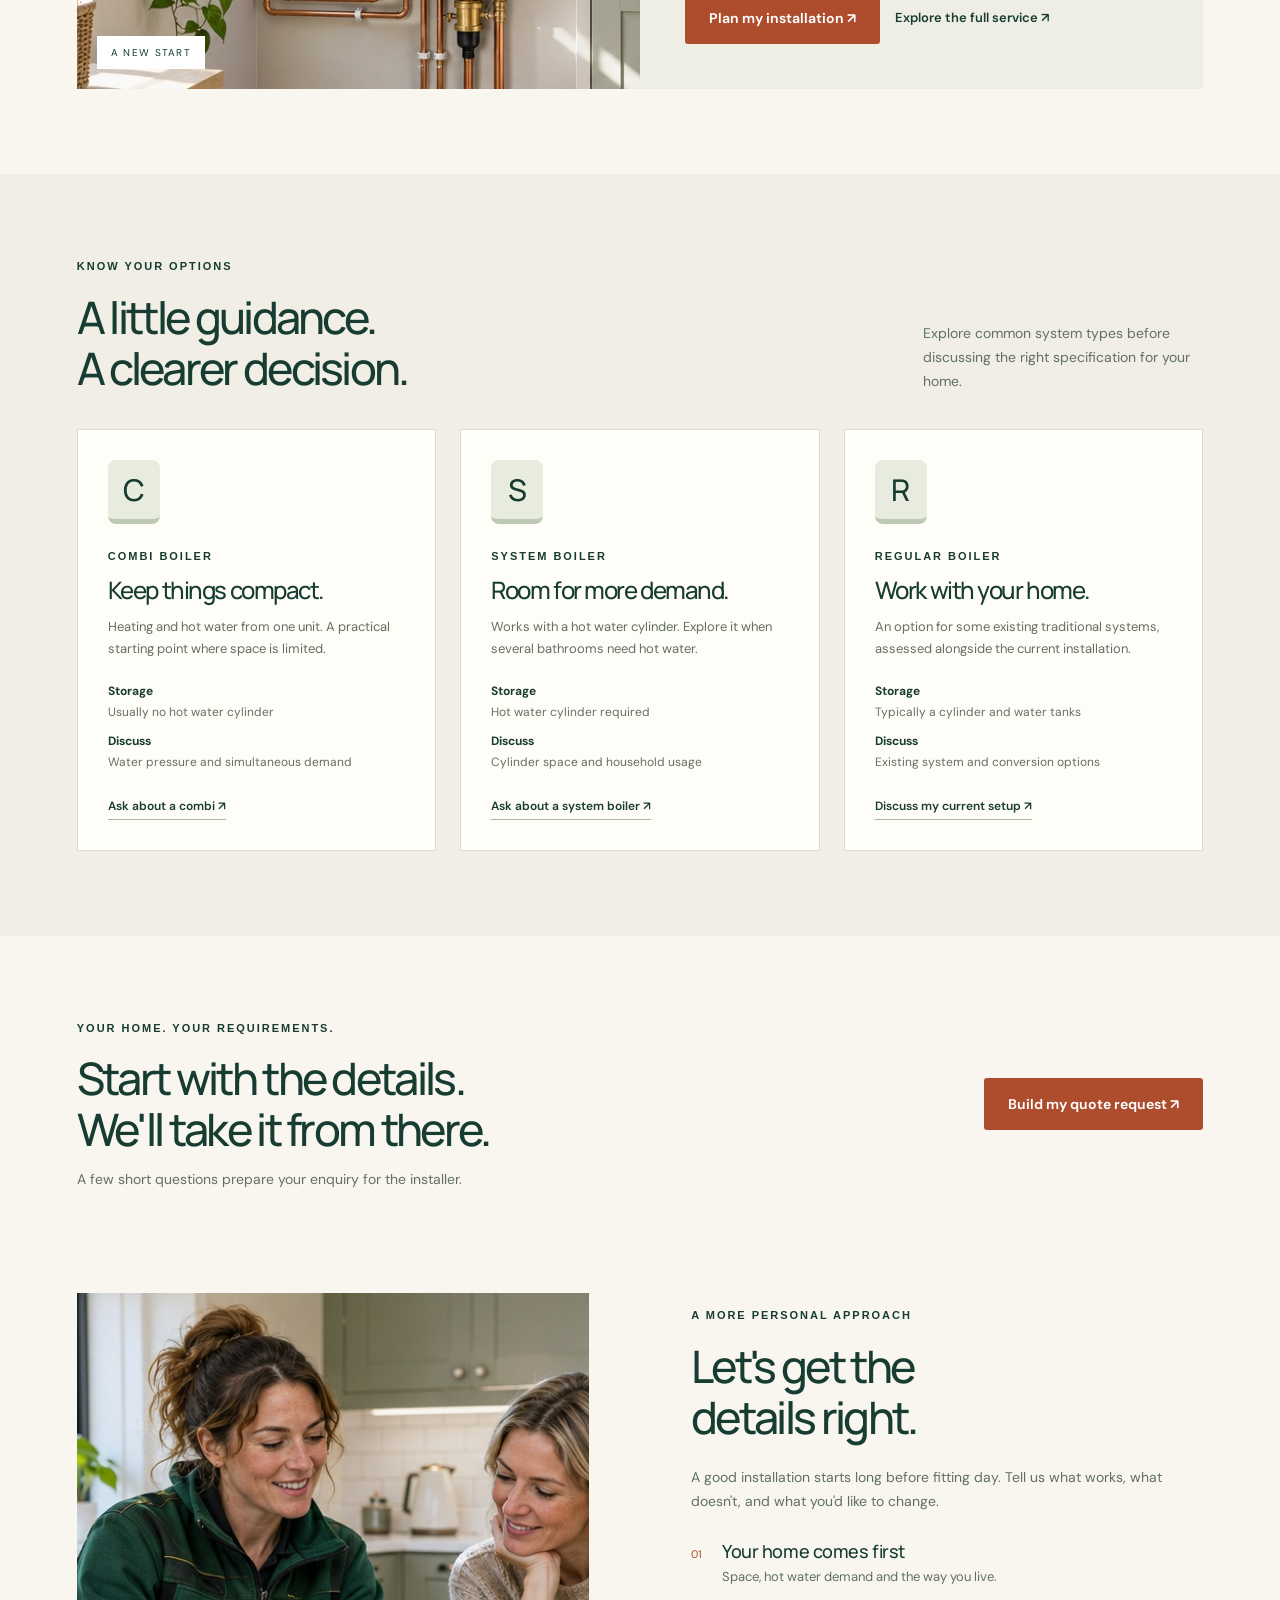
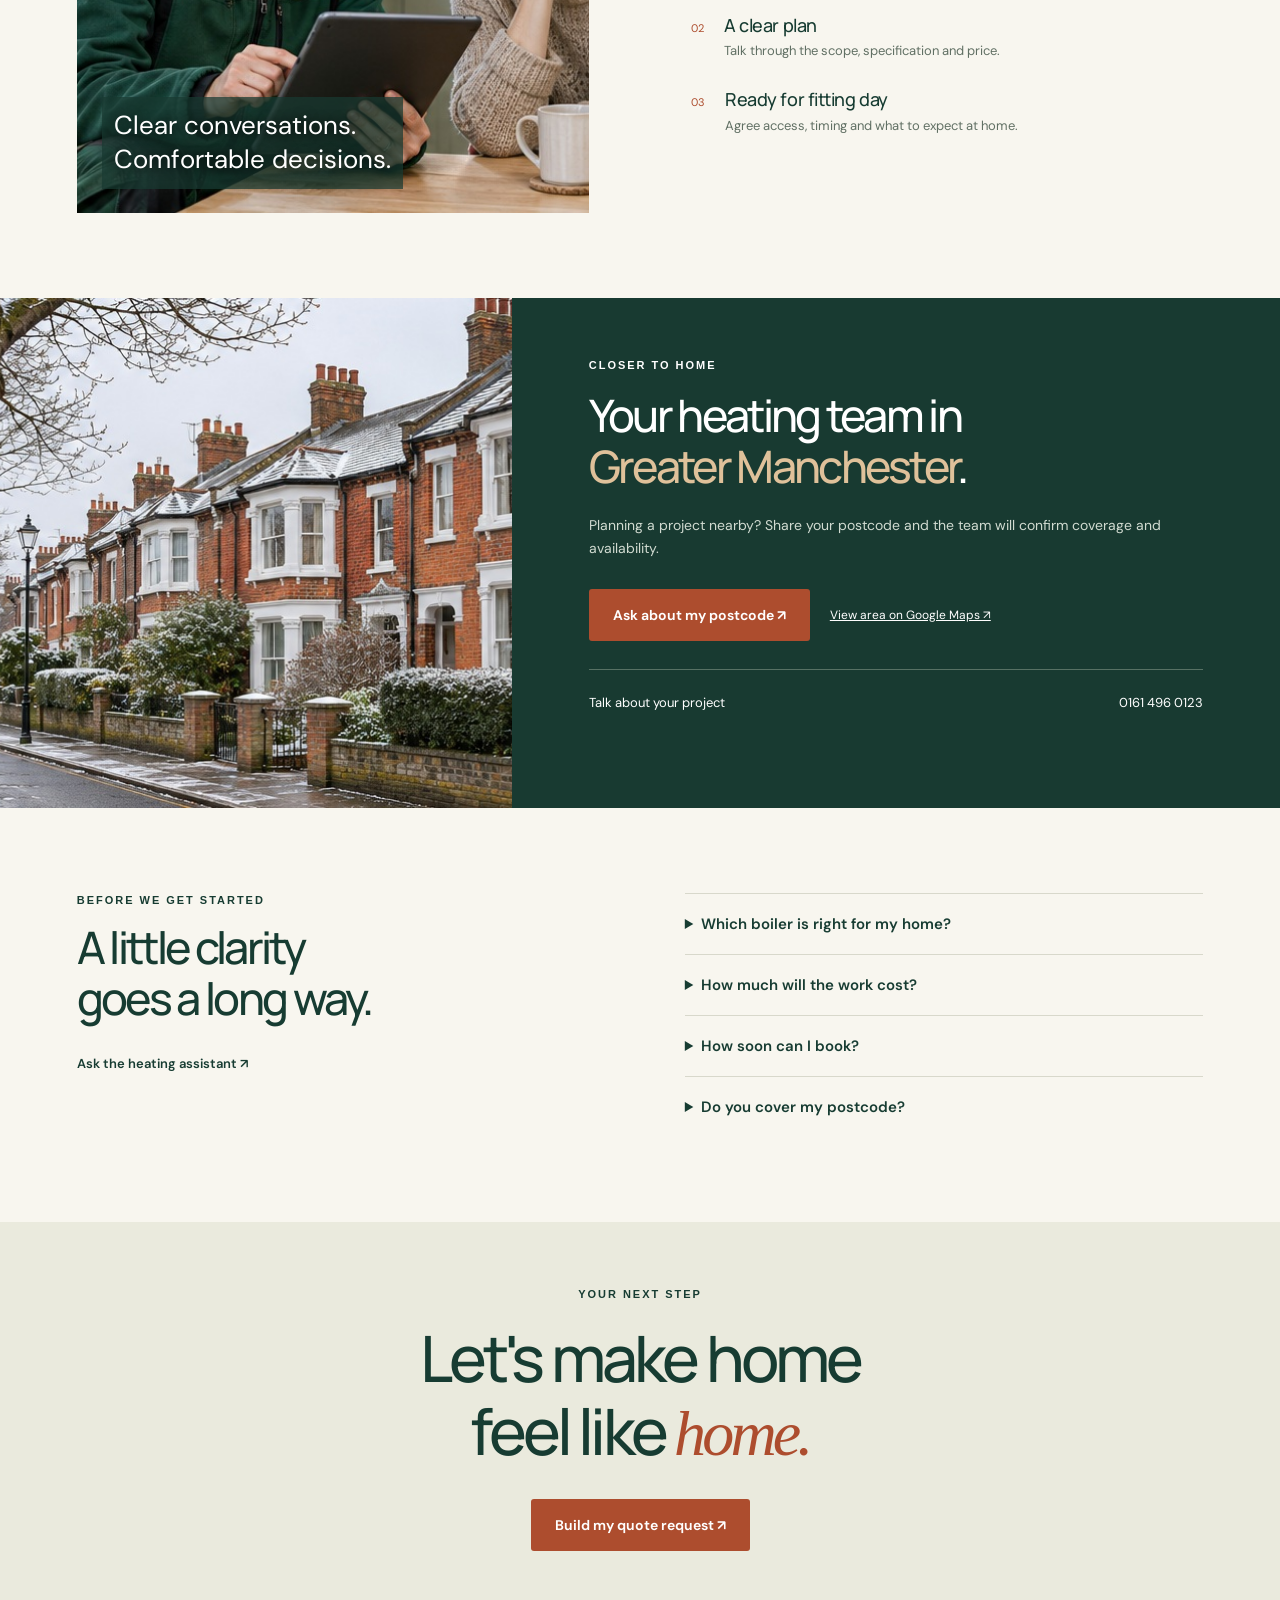
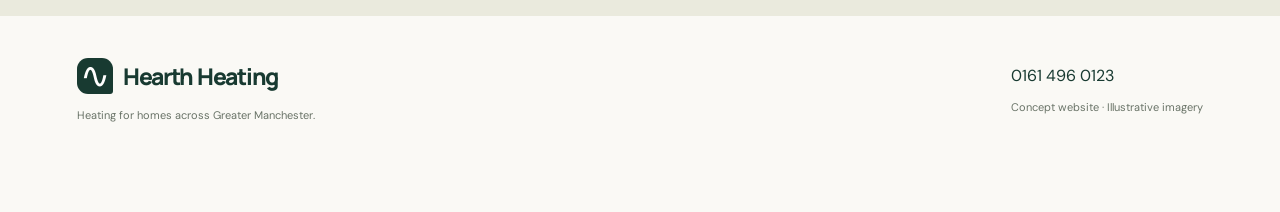
==== commit cf3ad909: "Add complete quote journey, personalised service pages and verified business proof" ====
--- a/preview.html
+++ b/preview.html
@@ -9,7 +9,7 @@
   <link rel="preconnect" href="https://fonts.googleapis.com">
   <link rel="stylesheet" href="https://fonts.googleapis.com/css2?family=DM+Sans:wght@400;500;600;700&family=Manrope:wght@400;500;600;700;800&display=swap">
   <link rel="stylesheet" href="/style.css">
-  <link rel="stylesheet" href="/premium.css">
+  <link rel="stylesheet" href="/premium.css"><link rel="stylesheet" href="/experience.css"><script type="module" src="/experience.js"></script>
   <script type="module" src="/preview.js"></script>
 </head>
 <body class="premium">
@@ -18,24 +18,24 @@
   <header class="sitehead">
     <a href="#home" class="wordmark"><span class="mark" id="mark">∿</span><img id="logo" hidden alt=""><span data-name></span></a>
     <nav><a href="#services">Our services</a><a href="#approach">Our approach</a><a href="#location">Your area</a></nav>
-    <button class="btn" data-start>Find my heating solution ↗</button>
+    <button class="btn" data-quote>Build my quote ↗</button>
   </header>
   <main id="home">
     <section class="editorial-hero">
       <div class="hero-copy">
         <p class="eyebrow">BOILER INSTALLATION · REPLACEMENT · CONTROLS</p>
-        <h1>Good heating.<br>Better <em>living.</em></h1>
-        <p class="hero-description" id="pitch">A boiler that suits your home. Heating you feel comfortable with. Start your next chapter with <span data-name></span>.</p>
-        <div class="hero-actions"><button class="btn" data-start>Help me choose ↗</button><a href="#services" class="textlink">Explore our services ↓</a></div>
+        <h1>A better boiler.<br>A warmer<br><em>home.</em></h1>
+        <p class="hero-description" id="pitch">Boiler installation and replacement in <span data-area></span>. Tell us about your home and take the first step towards the right heating setup.</p>
+        <div class="hero-actions"><button class="btn" data-quote>Find my new boiler ↗</button><a href="#services" class="textlink">Explore our services ↓</a></div>
         <div class="hero-location"><span class="location-icon">⌖</span><div><small>LOOKING AFTER HOMES ACROSS</small><strong data-area></strong></div></div>
       </div>
       <div class="hero-visual">
         <img src="/assets/hero-premium.jpg" alt="Sunlit British living room with green panelling and a tall column radiator" fetchpriority="high">
         <div class="image-caption"><span>Made for the way you live.</span><span>HEATING AT HOME</span></div>
-        <button class="floating-question" data-start><span class="question-icon">↗</span><span>What does your home need?<small>Find your starting point</small></span></button>
+        <button class="floating-question" data-quote><span class="question-icon">↗</span><span>What does your home need?<small>Find your starting point</small></span></button>
       </div>
     </section>
-    <div class="benefit-strip"><span>Designed around your home</span><span>Clear scope before you book</span><span>Local service in <b data-area></b></span></div>
+    <div class="credential" id="credential" hidden></div><div class="benefit-strip"><span>Designed around your home</span><span>Clear scope before you book</span><span>Local service in <b data-area></b></span></div>
     <section class="wrap service-section" id="services">
       <div class="section-intro"><div><p class="eyebrow">THE RIGHT STARTING POINT</p><h2>Every home is different.<br>So is its heating.</h2></div><p>Replacing an old boiler or planning something new? Explore the service that fits your home.</p></div>
       <div class="service-tabs" role="tablist" aria-label="Heating services">
@@ -45,10 +45,18 @@
       </div>
       <div class="service-feature" role="tabpanel" id="service-panel" aria-labelledby="tab-install">
         <div class="service-image"><img id="service-image" src="/assets/boiler-premium.jpg" alt="White combi boiler with neat copper pipework" loading="lazy"><span id="service-tag">A NEW START</span></div>
-        <div class="service-copy"><p class="eyebrow" id="service-kicker">FOR NEW SPACES & CHANGING NEEDS</p><h3 id="service-title">The right boiler.<br>For your kind of home.</h3><p id="service-description">Bedrooms, bathrooms, water use and available space all shape the right setup. Start with your home and build the plan around it.</p><ul id="service-points"><li>Discuss combi, system and regular boiler options</li><li>Review the installation position and pipework</li><li>Agree the specification before booking</li></ul><button class="btn" id="service-cta">Plan my installation ↗</button></div>
+        <div class="service-copy"><p class="eyebrow" id="service-kicker">FOR NEW SPACES & CHANGING NEEDS</p><h3 id="service-title">The right boiler.<br>For your kind of home.</h3><p id="service-description">Bedrooms, bathrooms, water use and available space all shape the right setup. Start with your home and build the plan around it.</p><ul id="service-points"><li>Discuss combi, system and regular boiler options</li><li>Review the installation position and pipework</li><li>Agree the specification before booking</li></ul><div class="service-actions"><button class="btn" id="service-cta">Plan my installation ↗</button><a class="textlink" id="service-details" href="/service.html?service=installation">Explore the full service ↗</a></div></div>
       </div>
     </section>
-    <section class="approach wrap" id="approach">
+    <section class="boiler-guide wrap" id="boiler-guide">
+<div class="section-intro"><div><p class="eyebrow">KNOW YOUR OPTIONS</p><h2>A little guidance.<br>A clearer decision.</h2></div><p>Explore common system types before discussing the right specification for your home.</p></div>
+<div class="boiler-options">
+<article><span class="system-symbol">C</span><p class="eyebrow">COMBI BOILER</p><h3>Keep things compact.</h3><p>Heating and hot water from one unit. A practical starting point where space is limited.</p><dl><dt>Storage</dt><dd>Usually no hot water cylinder</dd><dt>Discuss</dt><dd>Water pressure and simultaneous demand</dd></dl><button data-type="Combi">Ask about a combi ↗</button></article>
+<article><span class="system-symbol">S</span><p class="eyebrow">SYSTEM BOILER</p><h3>Room for more demand.</h3><p>Works with a hot water cylinder. Explore it when several bathrooms need hot water.</p><dl><dt>Storage</dt><dd>Hot water cylinder required</dd><dt>Discuss</dt><dd>Cylinder space and household usage</dd></dl><button data-type="System">Ask about a system boiler ↗</button></article>
+<article><span class="system-symbol">R</span><p class="eyebrow">REGULAR BOILER</p><h3>Work with your home.</h3><p>An option for some existing traditional systems, assessed alongside the current installation.</p><dl><dt>Storage</dt><dd>Typically a cylinder and water tanks</dd><dt>Discuss</dt><dd>Existing system and conversion options</dd></dl><button data-type="Regular">Discuss my current setup ↗</button></article>
+</div></section>
+<section class="review-section wrap" id="review-section" hidden><p class="eyebrow">FROM A CUSTOMER</p><blockquote id="review-text"></blockquote><div><strong id="review-author"></strong><a id="review-source" target="_blank" rel="noopener">Read the original review ↗</a></div></section>
+<section class="quote-banner wrap"><div><p class="eyebrow">YOUR HOME. YOUR REQUIREMENTS.</p><h2>Start with the details.<br>We'll take it from there.</h2><p>A few short questions prepare your enquiry for the installer.</p></div><button class="btn" data-quote>Build my quote request ↗</button></section><section class="approach wrap" id="approach">
       <div class="approach-photo"><img src="/assets/team-premium.jpg" alt="Heating engineer and homeowner reviewing a tablet in a kitchen" loading="lazy"><p>Clear conversations.<br>Comfortable decisions.</p></div>
       <div class="approach-copy"><p class="eyebrow">A MORE PERSONAL APPROACH</p><h2>Let's get the<br>details right.</h2><p>A good installation starts long before fitting day. Tell us what works, what doesn't, and what you'd like to change.</p><div class="detail-row"><span>01</span><div><h3>Your home comes first</h3><p>Space, hot water demand and the way you live.</p></div></div><div class="detail-row"><span>02</span><div><h3>A clear plan</h3><p>Talk through the scope, specification and price.</p></div></div><div class="detail-row"><span>03</span><div><h3>Ready for fitting day</h3><p>Agree access, timing and what to expect at home.</p></div></div></div>
     </section>
@@ -59,10 +67,10 @@
       <details><summary>How soon can I book?</summary><p>Ask the team about current availability. Your preferred timing is included in the chat enquiry.</p></details>
       <details><summary>Do you cover my postcode?</summary><p>The service area is <span data-area></span>. Use the assistant to send your postcode for confirmation.</p></details>
     </div></section>
-    <section class="closing"><p class="eyebrow">YOUR NEXT STEP</p><h2>Let's make home<br>feel like <em>home.</em></h2><button class="btn" data-start>Tell us what you need ↗</button></section>
+    <section class="closing"><p class="eyebrow">YOUR NEXT STEP</p><h2>Let's make home<br>feel like <em>home.</em></h2><button class="btn" data-quote>Build my quote request ↗</button></section>
   </main>
   <footer><div><a href="#home" class="wordmark"><span class="mark">∿</span><span data-name></span></a><p>Heating for homes across <span data-area></span>.</p></div><div><a data-call data-phone></a><p>Concept website · Illustrative imagery</p></div></footer>
-  <div class="chat-nudge" id="chat-nudge"><button class="nudge-close" aria-label="Dismiss chat suggestion">×</button><strong>A new boiler on your mind?</strong><p>Let's find your starting point.</p><button data-start>Help me choose ↗</button></div>
+  <div class="mobile-quote"><button class="btn" data-quote>Start my quote ↗</button></div><div class="chat-nudge" id="chat-nudge"><button class="nudge-close" aria-label="Dismiss chat suggestion">×</button><strong>A new boiler on your mind?</strong><p>Let's find your starting point.</p><button data-start>Help me choose ↗</button></div>
   <button class="chat-launch" id="chat-launch" aria-expanded="false" aria-controls="chat-panel"><span>◌</span> Let's talk heating</button>
   <section class="chat-panel" id="chat-panel" role="dialog" aria-label="Heating assistant" hidden>
     <header><div><strong data-name></strong><span>Heating assistant · Guided questions</span></div><button id="chat-close" aria-label="Close assistant">×</button></header>
@@ -70,5 +78,5 @@
     <div class="chat-controls" id="chat-controls"></div>
     <div class="chat-foot"><button id="chat-restart">Start again</button><span>Details stay here until you send.</span></div>
   </section>
-</body>
+<dialog id="quote-wizard" aria-label="Build your boiler quote"><button id="wizard-close" class="wizard-close" aria-label="Close quote builder">×</button><div id="wizard-content"></div></dialog></body>
 </html>
--- a/experience.css
+++ b/experience.css
@@ -0,0 +1,16 @@
+.editorial-hero{background:#142f28;color:#fff;padding:0 0 0 5vw;gap:0;grid-template-columns:1fr 1fr;min-height:640px}.hero-copy{padding:55px 45px 50px 0}.hero-copy h1{font-size:clamp(48px,5.3vw,80px);letter-spacing:-.065em}.hero-copy h1 em{color:#e5c6a2}.hero-description{color:#d1dad1}.hero-location small{color:#b3c6b9}.hero-copy .eyebrow{color:#d7c2a8}.hero-visual>img{border-radius:0}.floating-question{color:#183a31;left:25px;bottom:30px}.hero-location{margin-top:35px}.hero-visual{min-height:640px}.hero-actions .textlink{color:#fff}
+.boiler-guide{background:#f0eee5;max-width:none!important}.boiler-options{display:grid;grid-template-columns:repeat(3,1fr);gap:24px}.boiler-options article{padding:30px;background:#fffdf8;border:1px solid #d8ddcf}.system-symbol{display:grid;place-items:center;background:#e8ecdf;color:#183a31;width:52px;height:64px;border-radius:8px;font:500 30px "Manrope",sans-serif;margin-bottom:25px;border-bottom:5px solid #bec9b3}.boiler-options h3{font-size:24px;margin:13px 0}.boiler-options p:not(.eyebrow){font-size:13px;line-height:1.7;color:#647063}.boiler-options dl{font-size:12px;margin:23px 0}.boiler-options dt{font-weight:700;margin-top:13px}.boiler-options dd{margin:5px 0;color:#647063}.boiler-options button{background:none;border:0;border-bottom:1px solid #a7b6a3;padding:5px 0;font-size:12px;font-weight:600}
+.quote-banner{display:flex;align-items:center;justify-content:space-between;gap:30px}.quote-banner h2{margin:15px 0}.quote-banner p:not(.eyebrow){color:#647063;font-size:14px}
+.service-actions{display:flex;align-items:center;flex-wrap:wrap;gap:15px}.credential{padding:16px 6vw;font-size:13px;background:#e6eee2}.credential a{text-decoration:underline}
+.review-section blockquote{font:400 clamp(23px,3vw,40px)/1.4 Georgia;margin:22px 0;max-width:900px}.review-section>div{display:flex;gap:30px;align-items:center;font-size:13px}.review-section a{text-decoration:underline}
+.profile-fields{margin-top:18px;font-size:13px}.profile-fields summary{font-weight:600}.profile-fields p{margin:12px 0}.profile-fields textarea{width:100%;padding:10px;background:white;border:1px solid #bfc7bd;border-radius:6px;margin-top:7px}
+#quote-wizard{width:min(94vw,760px);padding:45px;color:#183a31;border:0;border-radius:8px;max-height:94dvh}
+.wizard-close{position:absolute;right:16px;top:12px;border:0;background:none;font-size:26px}
+.wizard-progress{height:4px;background:#e3e8dd;margin:18px 0 28px}.wizard-progress span{display:block;height:100%;background:var(--accent);transition:width .2s}
+#quote-wizard h2{font-size:36px;line-height:1.15;margin:10px 0 15px}.wizard-desc{font-size:14px;color:#647063;line-height:1.6;margin-bottom:23px}
+.wizard-options{display:grid;grid-template-columns:1fr 1fr;gap:12px}.wizard-options button{border:1px solid #c5cdbd;padding:22px;text-align:left;background:#f8faf4;border-radius:5px;font-weight:600;font-size:14px}.wizard-options button:hover{border-color:#183a31;background:#edf2e7}.wizard-options small{display:block;font-weight:400;margin-top:7px}
+.wizard-back{border:0;background:none;padding:20px 0 0;font-size:12px;text-decoration:underline}
+#wizard-content label{display:block;font-size:13px;margin:18px 0}#wizard-content input,#wizard-content textarea{display:block;width:100%;padding:12px;border:1px solid #c5cdbd;border-radius:4px;margin-top:8px}#wizard-content textarea{min-height:75px}
+.enquiry-summary{padding:20px;background:#edf1e6;margin:22px 0;white-space:pre-line;font-size:13px;line-height:1.7}.handoff-actions{display:flex;gap:12px;flex-wrap:wrap}.handoff-actions a{display:inline-flex}.wizard-demo{font-size:12px;color:#647063;margin:12px 0}
+.mobile-quote{display:none}.service-page{padding:55px 6vw}.service-page .backlink{font-size:13px}.service-page h1{font-size:clamp(42px,6vw,80px);max-width:950px;margin:35px 0 22px}.service-page .service-lead{max-width:620px;line-height:1.8;color:#647063}.service-page .detail-hero{width:100%;height:450px;object-fit:cover;margin:35px 0}.service-page .detail-columns{display:grid;grid-template-columns:1.3fr 1fr;gap:70px;margin:35px 0}.service-page h2{font-size:35px;margin-bottom:22px}.service-page li{line-height:1.8;margin-bottom:15px}.service-page aside{background:#ecefe3;padding:30px}.service-page aside p{line-height:1.7;font-size:14px;margin-bottom:22px}
+@media(max-width:700px){.editorial-hero{padding:0;grid-template-columns:1fr}.hero-copy{padding:35px 6vw}.hero-copy h1{font-size:clamp(44px,10vw,62px)}.hero-visual{min-height:350px;height:350px}.boiler-options{grid-template-columns:1fr}.quote-banner{display:block}.quote-banner>.btn{margin-top:22px}.boiler-options article{padding:25px}.service-page{padding:30px 6vw}.service-page .detail-hero{height:280px}.service-page .detail-columns{grid-template-columns:1fr;gap:25px}.mobile-quote{display:block;position:fixed;bottom:16px;left:12px;z-index:18}.mobile-quote .btn{padding:14px 17px;font-size:12px}.chat-launch{padding:11px 15px;font-size:11px}.chat-launch>span{font-size:18px}#quote-wizard{padding:34px 22px}#quote-wizard h2{font-size:29px}.wizard-options{gap:8px}.wizard-options button{padding:15px 12px;font-size:12px}.chat-nudge{display:none}}
